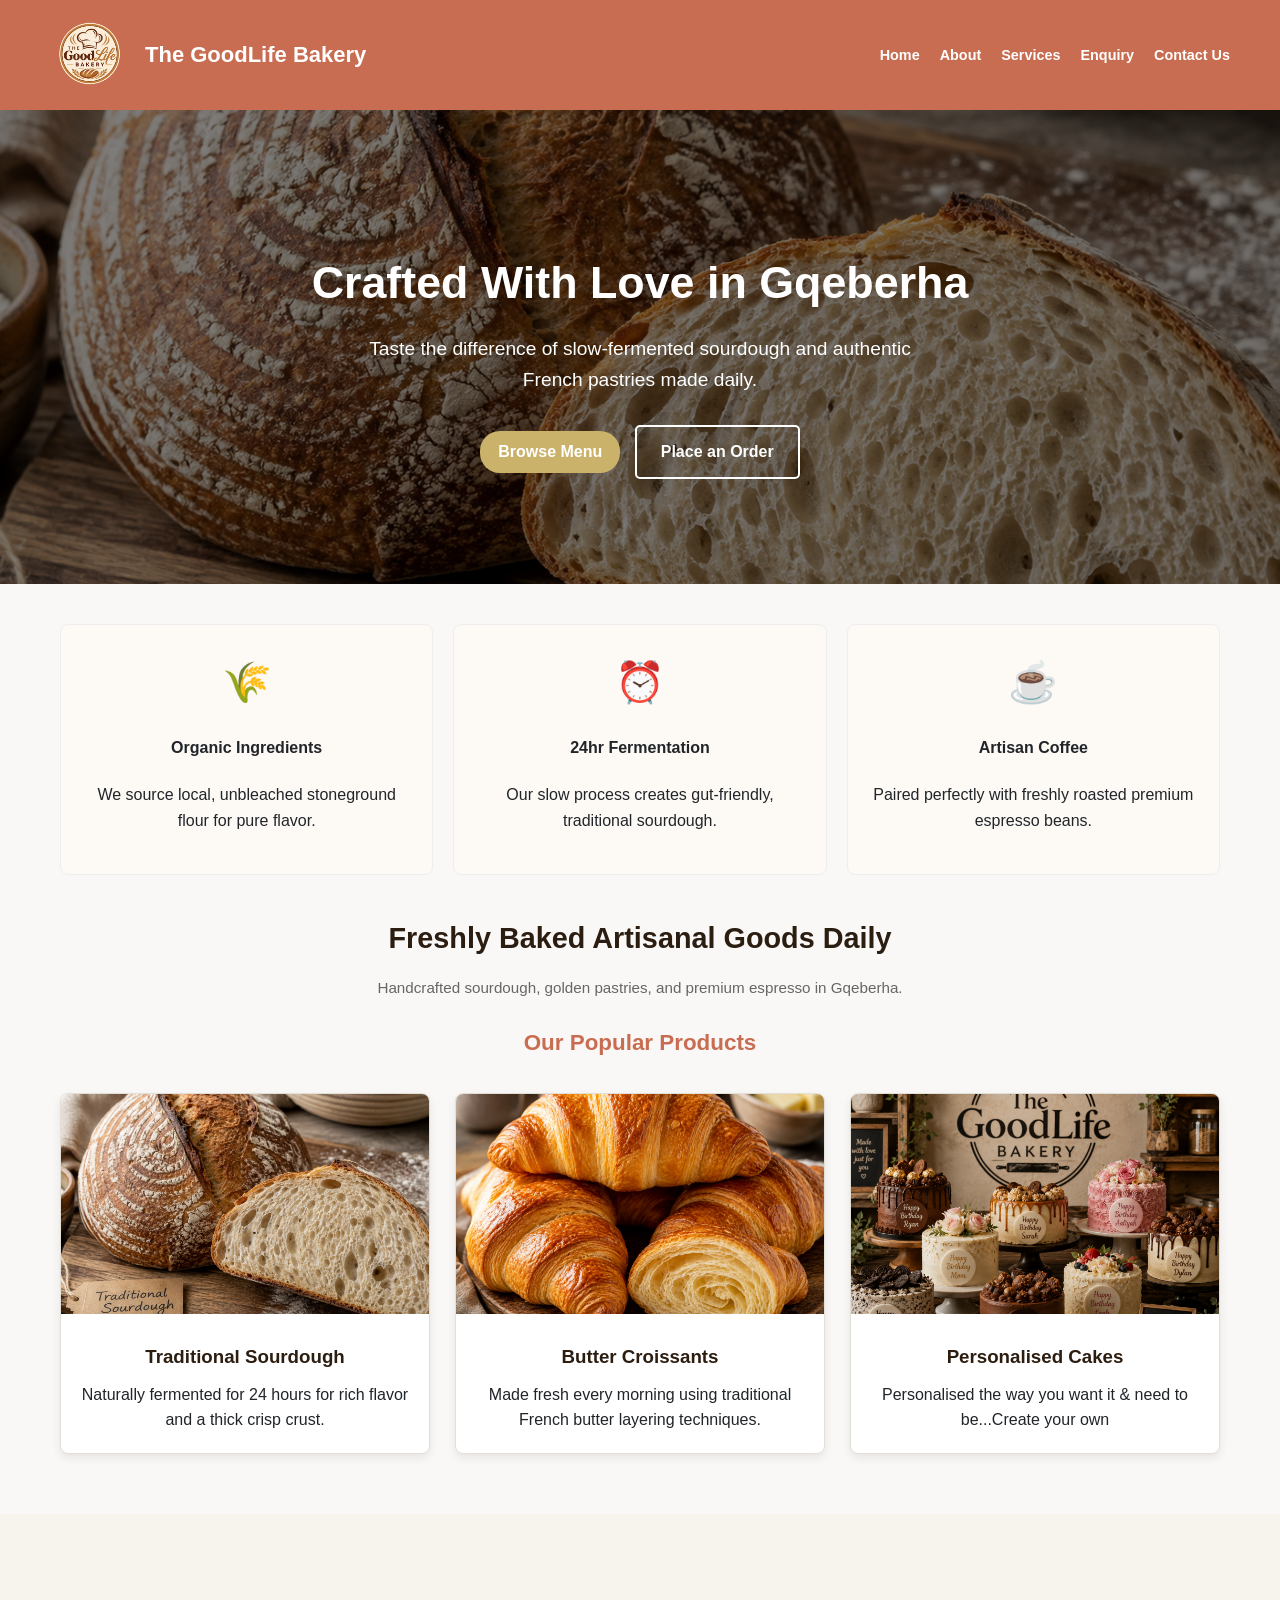
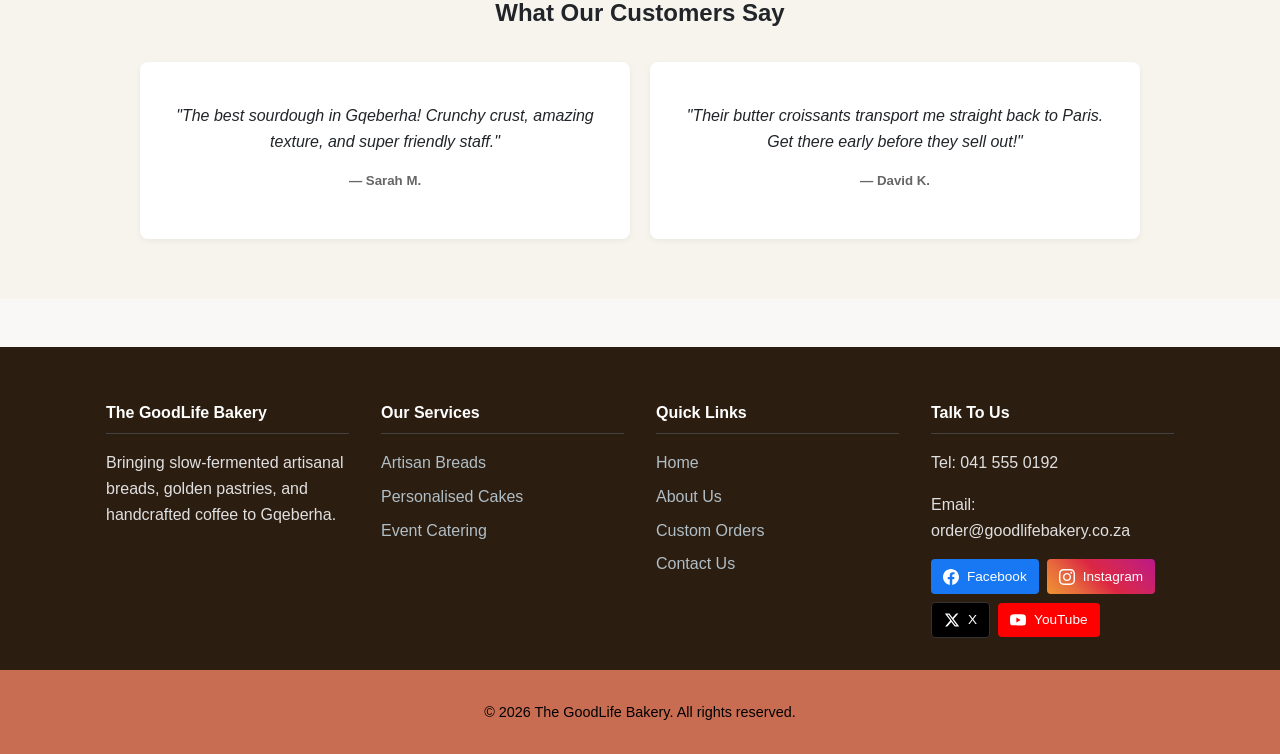
==== index.html @ 07fdf5b5 "first commit" ====
<!DOCTYPE html>
<html lang="en">
<head>
    <meta charset="UTF-8">
    <meta name="viewport" content="width=device-width, initial-scale=1.0">
    <link rel="stylesheet" href="./css/style.css">
    <title>The GoodLife Bakery | Home</title>
</head>
<body>
    <header class="site-header">
        <div class="logo">
            <img src="images/logo 1.png" alt="The GoodLife Bakery Logo" class="logo-img">
            <h2>The GoodLife Bakery</h2>
        </div>
        <nav class="navbar">
            <ul>
                <li><a href="./index.html">Home</a></li>
                <li><a href="./pages/about.html">About</a></li>
                <li><a href="./pages/services.html">Services</a></li>
                <li><a href="./pages/enquiry.html">Enquiry</a></li>
                <li><a href="./pages/contactus.html">Contact Us</a></li>
            </ul>
        </nav>
    </header>

    <main>
        <!-- NEW: Hero Banner -->
        <section class="hero-section">
            <div class="hero-content">
                <h1>Crafted With Love in Gqeberha</h1>
                <p>Taste the difference of slow-fermented sourdough and authentic French pastries made daily.</p>
                <div class="hero-buttons">
                    <a href="./pages/services.html" class="btn btn-primary">Browse Menu</a>
                    <a href="./pages/enquiry.html" class="btn btn-secondary">Place an Order</a>
                </div>
            </div>
        </section>

        <!-- NEW: Value Highlights Bar -->
        <section class="features-section">
            <div class="feature-item">
                <span class="feature-icon">🌾</span>
                <h4>Organic Ingredients</h4>
                <p>We source local, unbleached stoneground flour for pure flavor.</p>
            </div>
            <div class="feature-item">
                <span class="feature-icon">⏰</span>
                <h4>24hr Fermentation</h4>
                <p>Our slow process creates gut-friendly, traditional sourdough.</p>
            </div>
            <div class="feature-item">
                <span class="feature-icon">☕</span>
                <h4>Artisan Coffee</h4>
                <p>Paired perfectly with freshly roasted premium espresso beans.</p>
            </div>
        </section>

        <!-- Expanded Featured Products Grid -->
        <section class="featured-products-section">
            <div class="featured-header">
                <h2>Freshly Baked Artisanal Goods Daily</h2>
                <p>Handcrafted sourdough, golden pastries, and premium espresso in Gqeberha.</p>
                <h3>Our Popular Products</h3>
            </div>

            <div class="product-section">
                <div class="product-card">
                    <img src="images/Traditional Sourdough.png" alt="Traditional Sourdough">
                    <div class="product-info">
                        <h3>Traditional Sourdough</h3>
                        <p>Naturally fermented for 24 hours for rich flavor and a thick crisp crust.</p>
                    </div>
                </div>

                <div class="product-card">
                    <img src="images/Butter Croissants.png" alt="Butter Croissants">
                    <div class="product-info">
                        <h3>Butter Croissants</h3>
                        <p>Made fresh every morning using traditional French butter layering techniques.</p>
                    </div>
                </div>
                
                <div class="product-card">
                    <img src="images/Personalised Cakes.png" alt="Personalised Cakes">
                    <dic class="product-info">
                        <h3>Personalised Cakes</h3>
                        <p>Personalised the way you want it & need to be...Create your own</p>
                    </dic>
                </div>


               
            </div>
        </section>

        <!-- NEW: Testimonials Section -->
        <section class="testimonials-section">
            <h2>What Our Customers Say</h2>
            <div class="testimonials-grid">
                <div class="testimonial-card">
                    <p>"The best sourdough in Gqeberha! Crunchy crust, amazing texture, and super friendly staff."</p>
                    <h5>— Sarah M.</h5>
                </div>
                <div class="testimonial-card">
                    <p>"Their butter croissants transport me straight back to Paris. Get there early before they sell out!"</p>
                    <h5>— David K.</h5>
                </div>
            </div>
        </section>
    </main>

    <!-- FOOTER: 4 COLUMNS REQUIRED BY ICE TASK 4 -->
    <footer class="site-footer">
        <div class="footer-container">
            <div class="footer-col">
                <h4>The GoodLife Bakery</h4>
                <p>Bringing slow-fermented artisanal breads, golden pastries, and handcrafted coffee to Gqeberha.</p>
            </div>

            <div class="footer-col">
                <h4>Our Services</h4>
                <ul>
                    <li><a href="./pages/services.html">Artisan Breads</a></li>
                    <li><a href="./pages/services.html">Personalised Cakes</a></li>
                    <li><a href="./pages/enquiry.html">Event Catering</a></li>
                </ul>
            </div>

            <div class="footer-col">
                <h4>Quick Links</h4>
                <ul>
                    <li><a href="./index.html">Home</a></li>
                    <li><a href="./pages/about.html">About Us</a></li>
                    <li><a href="./pages/enquiry.html">Custom Orders</a></li>
                    <li><a href="./pages/contactus.html">Contact Us</a></li>
                </ul>
            </div>

            <div class="footer-col">
                <h4>Talk To Us</h4>
                <p>Tel: 041 555 0192</p>
                <p>Email: order@goodlifebakery.co.za</p>
                <div class="social-links">
                    <a href="https://facebook.com" target="_blank">Facebook</a>
                    <a href="https://instagram.com" target="_blank">Instagram</a>
                    <a href="https://x.com" target="_blank">X</a>
                    <a href="https://youtube.com" target="_blank">YouTube</a>
                </div>
            </div>
        </div>
        <div class="footer-bottom">
            <p>&copy; 2026 The GoodLife Bakery. All rights reserved.</p>
        </div>
    </footer>
</body>
</html>
---- css/style.css ----
/* 1. VARIABLES, RESETS & BASE STYLES */

:root {
    --primary: #c86d51;       /* Main brand accent color */
    --primary-dark: #2c1d11;  /* Dark background color */
    --accent: #faf6f0;        /* Light highlight color */
    --background: #f9f8f6;    /* Page background color */
    --surface: #ffffff;       /* Card background color */
    --text: #212529;          /* Default text color */
    --border: #e2dfd7;        /* Border color */
}

* {
    box-sizing: border-box;
}

body {
    margin: 0;
    background-color: var(--background);
    color: var(--text);
    font-family: Arial, Helvetica, sans-serif;
    font-size: 16px;
    line-height: 1.6;
}

.container {
    width: min(90%, 1200px);
    margin-inline: auto;
}

a {
    text-decoration: none;
    transition: 0.25s ease;
}

/* Base Buttons */
.btn {
    display: inline-block;
    padding: 12px 24px;
    border-radius: 5px;
    text-decoration: none;
    font-weight: bold;
    margin: 5px;
}

.btn-primary {
    background-color: #cbb26a;
    color: #ffffff !important;
    padding: 8px 18px;
    border-radius: 20px;
}

/* Light border button for dark backgrounds */
.btn-secondary {
    background-color: transparent;
    border: 2px solid #ffffff;
    color: #ffffff;
}

/* Dark border button for light backgrounds/forms */
.btn-secondary-alt {
    background-color: transparent;
    color: #666666;
    border: 1px solid #cccccc;
    padding: 10px;
    border-radius: 3px;
    font-size: 0.9rem;
    cursor: pointer;
    transition: background-color 0.2s ease;
}

.btn-secondary-alt:hover {
    background-color: #eeeeee;
}


/* 2. HEADER & NAVIGATION */

.site-header {
    background-color: #c86d51;
    display: flex;
    justify-content: space-between;
    align-items: center;
    padding: 15px 50px;
    box-shadow: 0 2px 4px rgba(0, 0, 0, 0.05);
}

.logo {
    display: flex;
    align-items: center;
    gap: 15px;
}

.logo-img {
    width: 80px;
    height: 80px;
    object-fit: contain;
    display: block;
}

.logo h2 {
    color: #ffffff;
    font-weight: bold;
    font-size: 22px;
    margin: 0;
}

.navbar ul {
    display: flex;
    list-style: none;
    align-items: center;
    gap: 20px;
    margin: 0;
    padding: 0;
}

.navbar a {
    text-decoration: none;
    color: hsl(0, 0%, 100%);
    font-size: 0.9rem;
    font-weight: 600;
}


/* 3. HERO BANNERS & PAGE HEADERS */

.hero-banner {
    background-color: #2c1d11;
    color: #ffffff;
    text-align: center;
    padding: 50px 20px;
}

.hero-banner h1 {
    font-size: 2.2rem;
    margin-bottom: 10px;
}

.hero-banner p {
    font-size: 0.95rem;
    margin-bottom: 20px;
    color: #d0e1f9;
}

.btn-hero {
    display: inline-block;
    border: 1.5px solid #ffffff;
    color: #ffffff;
    text-decoration: none;
    padding: 8px 22px;
    border-radius: 20px;
    font-size: 0.85rem;
    font-weight: bold;
}

.hero-section {
    background: linear-gradient(rgba(0, 0, 0, 0.5), rgba(0, 0, 0, 0.5)), url('../images/Traditional\ Sourdough.png') center/cover no-repeat;
    color: #ffffff;
    text-align: center;
    padding: 100px 20px;
}

.hero-content h1 {
    font-size: 2.8rem;
    margin-bottom: 15px;
}

.hero-content p {
    font-size: 1.2rem;
    max-width: 600px;
    margin: 0 auto 25px auto;
}

.page-header {
    padding: 4rem 0;
    background-color: var(--primary-dark);
    color: #ffffff;
    text-align: center;
}

.eyebrow {
    margin-bottom: 0.5rem;
    color: var(--accent);
    font-weight: bold;
    text-transform: uppercase;
}

.page-header h1 {
    margin: 0 0 1rem;
    font-size: clamp(2rem, 5vw, 3.25rem);
}

.page-introduction {
    max-width: 700px;
    margin: 0 auto;
}


/* 4. LAYOUT, SECTIONS & ABOUT */

.main-content {
    max-width: 1100px;
    margin: 40px auto;
    padding: 0 15px;
}

.container-grid {
    display: flex;
    gap: 30px;
    flex-wrap: wrap;
}

.col-left {
    flex: 1.2;
    min-width: 320px;
}

.col-right {
    flex: 1;
    min-width: 320px;
}

.tel-heading {
    color: #555555;
    font-size: 1.4rem;
    margin-bottom: 15px;
}

.about-section {
    text-align: center;
}

.about-container {
    max-width: 800px;
    margin: 0 auto;
    text-align: center;
}

.about-container h2,
.about-container h3,
.about-container h4 {
    text-align: center;
}

.address-section h3 {
    font-size: 1.1rem;
    margin-bottom: 5px;
    color: #222222;
}

.address-text {
    font-size: 0.9rem;
    color: #666666;
    margin-bottom: 15px;
}

.map-box {
    border: 1px solid #dddddd;
    border-radius: 4px;
    overflow: hidden;
}


/* 5. CARDS, SERVICES & FEATURED PRODUCTS */

.info-cards-row {
    display: flex;
    gap: 15px;
    margin-bottom: 25px;
}

.info-card {
    flex: 1;
    background: #ffffff;
    border: 1px solid #e2e8f0;
    border-radius: 4px;
    padding: 15px;
    font-size: 0.85rem;
    box-shadow: 0 1px 3px rgba(0, 0, 0, 0.05);
}

.info-card h4 {
    margin-bottom: 10px;
    font-size: 0.9rem;
    color: #333333;
}

.info-card hr {
    margin: 10px 0;
    border: 0;
    border-top: 1px solid #eeeeee;
}

.phone-link {
    color: #cbb26a;
    font-weight: bold;
    margin-top: 4px;
}

.hours-table {
    width: 100%;
    font-size: 0.8rem;
    border-collapse: collapse;
}

.hours-table td {
    padding: 4px 0;
}

.services-section {
    padding: 4rem 0;
}

.section-heading {
    margin: 0 0 2rem;
    color: var(--primary);
    text-align: center;
}

.services-grid {
    display: grid;
    grid-template-columns: repeat(3, 1fr);
    gap: 1.5rem;
}

.service-card {
    overflow: hidden;
    background-color: var(--surface);
    border: 1px solid var(--border);
    border-radius: 10px;
    box-shadow: 0 5px 15px rgba(0, 0, 0, 0.12);
    transition: transform 0.25s ease;
}

.service-card:hover {
    transform: translateY(-5px);
}

.service-image {
    display: block;
    width: 100%;
    height: 180px;
    object-fit: cover;
}

.service-content {
    padding: 1.25rem;
}

.service-content h3 {
    margin: 0 0 0.5rem;
    color: var(--primary);
}

.service-content p {
    margin-bottom: 0;
}

.featured-header {
    max-width: 550px;
    margin: 0 auto 2rem;
    text-align: center;
}

.featured-header h2 {
    font-size: 1.8rem;
    color: var(--primary-dark, #2c1d11);
    margin-bottom: 0.5rem;
}

.featured-header p {
    color: #666666;
    font-size: 0.95rem;
    margin-bottom: 1.5rem;
}

.featured-header h3 {
    font-size: 1.4rem;
    color: var(--primary, #c86d51);
    margin-top: 1rem;
}

.featured-products-section {
    max-width: 1200px;
    margin: 40px auto;
    padding: 0 20px;
}

/* Consolidated Responsive Product Grid */
.product-section {
    display: grid;
    grid-template-columns: repeat(auto-fit, minmax(280px, 1fr));
    gap: 25px;
    max-width: 1200px;
    margin: 0 auto;
}

.product-card {
    background-color: #ffffff;
    border: 1px solid var(--border, #e2dfd7);
    border-radius: 8px;
    overflow: hidden;
    box-shadow: 0 4px 10px rgba(0, 0, 0, 0.08);
    display: flex;
    flex-direction: column;
    text-align: center;
}

.product-card img {
    width: 100%;
    height: 220px;
    object-fit: cover;
}

.product-info {
    padding: 20px;
}

.product-card h3 {
    margin-top: 0.5rem;
    margin-bottom: 10px;
    color: var(--primary-dark, #2c1d11);
}

.product-card p {
    margin: 0;
    color: var(--text, #212529);
}

.price {
    display: block;
    font-weight: bold;
    color: #d97706;
    font-size: 1.1rem;
    margin-top: 10px;
}

.features-section {
    display: grid;
    grid-template-columns: repeat(auto-fit, minmax(250px, 1fr));
    gap: 20px;
    max-width: 1200px;
    margin: 40px auto;
    padding: 0 20px;
    text-align: center;
}

.feature-item {
    background: #fdfaf6;
    padding: 25px;
    border-radius: 8px;
    border: 1px solid #eeeeee;
}

.feature-icon {
    font-size: 2.5rem;
    display: block;
    margin-bottom: 10px;
}

.testimonials-section {
    background-color: #f7f3ed;
    text-align: center;
    padding: 60px 20px;
    margin-top: 60px;
}

.testimonials-grid {
    display: grid;
    grid-template-columns: repeat(auto-fit, minmax(300px, 1fr));
    gap: 20px;
    max-width: 1000px;
    margin: 30px auto 0 auto;
}

.testimonial-card {
    background: #ffffff;
    padding: 25px;
    border-radius: 8px;
    font-style: italic;
    box-shadow: 0 2px 6px rgba(0, 0, 0, 0.05);
}

.testimonial-card h5 {
    margin-top: 15px;
    font-style: normal;
    color: #666666;
}


/* 6. FORMS */

.form-card {
    background: #ffffff;
    border: 1px solid #e2e8f0;
    border-radius: 4px;
    padding: 25px;
    box-shadow: 0 1px 3px rgba(0, 0, 0, 0.05);
}

.form-card h3 {
    margin-bottom: 20px;
    font-size: 1.2rem;
    color: #222222;
}

.form-group {
    margin-bottom: 12px;
}

.form-group label {
    display: block;
    font-size: 0.85rem;
    font-weight: 600;
    margin-bottom: 5px;
    color: #333333;
}

.form-group input, 
.form-group select, 
.form-group textarea {
    width: 100%;
    padding: 10px 12px;
    border: 1px solid #cccccc;
    border-radius: 3px;
    font-size: 0.85rem;
    color: #444444;
    background-color: #fafafa;
}

.form-group input:focus, 
.form-group select:focus, 
.form-group textarea:focus {
    outline: none;
    border-color: #002b66;
    background-color: #ffffff;
}

.btn-submit-form {
    width: 100%;
    background-color: #c86d51;
    color: #ffffff;
    border: none;
    padding: 10px;
    border-radius: 3px;
    font-size: 0.9rem;
    cursor: pointer;
}

.btn-submit-form:hover {
    background-color: #001f4d;
}

.form-container {
    max-width: 650px;
    margin: 3rem auto;
    padding: 0 1rem;
}

.form-intro {
    font-size: 0.9rem;
    color: #666666;
    margin-bottom: 1.5rem;
}

.button-group {
    display: flex;
    gap: 10px;
    margin-top: 15px;
}


/* 7. FOOTER & SOCIAL LINKS */

.site-footer {
    background-color: #2c1d11;
    color: #e0e0e0;
    padding-top: 2rem;
    margin-top: 3rem;
}

.footer-container {
    display: flex;
    flex-wrap: wrap;
    max-width: 1100px;
    margin: 0 auto;
    padding: 0 1rem 2rem 1rem;
    gap: 2rem;
}

.footer-col {
    flex: 1;
    min-width: 220px;
}

.footer-col h4 {
    color: #ffffff;
    margin-bottom: 1rem;
    border-bottom: 1px solid #424242;
    padding-bottom: 0.5rem;
}

.footer-col ul {
    list-style: none;
    padding: 0;
    margin: 0;
}

.footer-col ul li {
    margin-bottom: 0.5rem;
}

.footer-col a {
    color: #b0bec5;
    text-decoration: none;
}

.footer-col a:hover {
    color: #ffffff;
    text-decoration: underline;
}

.social-links {
    display: flex;
    gap: 0.5rem;
    margin-top: 0.8rem;
    flex-wrap: wrap;
    align-items: center;
}

.social-links a {
    display: inline-flex;
    align-items: center;
    gap: 8px;
    color: #ffffff;
    padding: 0.4rem 0.75rem;
    border-radius: 4px;
    font-size: 0.85rem;
    text-decoration: none;
    font-weight: 500;
    transition: transform 0.2s ease, opacity 0.2s ease;
}

.social-links a:hover {
    text-decoration: none;
    opacity: 0.9;
    transform: translateY(-1px);
}

.social-links a::before {
    content: "";
    display: inline-block;
    width: 16px;
    height: 16px;
    background-size: contain;
    background-repeat: no-repeat;
    background-position: center;
}

.social-links a[href*="facebook.com"] {
    background-color: #1877f2;
}
.social-links a[href*="facebook.com"]::before {
    background-image: url('data:image/svg+xml;utf8,<svg xmlns="http://www.w3.org/2000/svg" viewBox="0 0 24 24" fill="%23ffffff"><path d="M24 12.073c0-6.627-5.373-12-12-12s-12 5.373-12 12c0 5.99 4.388 10.954 10.125 11.854v-8.385H7.078v-3.47h3.047V9.43c0-3.007 1.792-4.669 4.533-4.669 1.312 0 2.686.235 2.686.235v2.953H15.83c-1.491 0-1.956.925-1.956 1.874v2.25h3.328l-.532 3.47h-2.796v8.385C19.612 23.027 24 18.062 24 12.073z"/></svg>');
}

.social-links a[href*="instagram.com"] {
    background: linear-gradient(45deg, #f09433 0%, #e6683c 25%, #dc2743 50%, #cc2366 75%, #bc1888 100%);
}
.social-links a[href*="instagram.com"]::before {
    background-image: url('data:image/svg+xml;utf8,<svg xmlns="http://www.w3.org/2000/svg" viewBox="0 0 24 24" fill="%23ffffff"><path d="M12 2.163c3.204 0 3.584.012 4.85.07 3.252.148 4.771 1.691 4.919 4.919.058 1.265.069 1.645.069 4.849 0 3.205-.012 3.584-.069 4.849-.149 3.225-1.664 4.771-4.919 4.919-1.266.058-1.644.07-4.85.07-3.204 0-3.584-.012-4.849-.07-3.26-.149-4.771-1.699-4.919-4.92-.058-1.265-.07-1.644-.07-4.849 0-3.204.013-3.583.07-4.849.149-3.227 1.664-4.771 4.919-4.919 1.266-.057 1.645-.069 4.849-.069zm0-2.163c-3.259 0-3.667.014-4.947.072-4.358.2-6.78 2.618-6.98 6.98-.059 1.281-.073 1.689-.073 4.948 0 3.259.014 3.668.072 4.948.2 4.358 2.618 6.78 6.98 6.98 1.281.058 1.689.072 4.948.072 3.259 0 3.668-.014 4.948-.072 4.354-.2 6.782-2.618 6.979-6.98.059-1.28.073-1.689.073-4.948 0-3.259-.014-3.667-.072-4.947-.196-4.354-2.617-6.78-6.979-6.98-1.281-.059-1.69-.073-4.949-.073zm0 5.838c-3.403 0-6.162 2.759-6.162 6.162s2.759 6.163 6.162 6.163 6.162-2.759 6.162-6.163c0-3.403-2.759-6.162-6.162-6.162zm0 10.162c-2.209 0-4-1.79-4-4 0-2.209 1.791-4 4-4s4 1.791 4 4c0 2.21-1.791 4-4 4zm6.406-11.845c-.796 0-1.441.645-1.441 1.44s.645 1.44 1.441 1.44c.795 0 1.439-.645 1.439-1.44s-.644-1.44-1.439-1.44z"/></svg>');
}

.social-links a[href*="x.com"],
.social-links a[href*="twitter.com"] {
    background-color: #000000;
    border: 1px solid #333333;
}
.social-links a[href*="x.com"]::before,
.social-links a[href*="twitter.com"]::before {
    background-image: url('data:image/svg+xml;utf8,<svg xmlns="http://www.w3.org/2000/svg" viewBox="0 0 24 24" fill="%23ffffff"><path d="M18.244 2.25h3.308l-7.227 8.26 8.502 11.24H16.17l-5.214-6.817L4.99 21.75H1.68l7.73-8.835L1.254 2.25H8.08l4.713 6.231zm-1.161 17.52h1.833L7.084 4.126H5.117z"/></svg>');
}

.social-links a[href*="youtube.com"] {
    background-color: #ff0000;
}
.social-links a[href*="youtube.com"]::before {
    background-image: url('data:image/svg+xml;utf8,<svg xmlns="http://www.w3.org/2000/svg" viewBox="0 0 24 24" fill="%23ffffff"><path d="M23.498 6.186a3.016 3.016 0 0 0-2.122-2.136C19.505 3.545 12 3.545 12 3.545s-7.505 0-9.377.505A3.017 3.017 0 0 0 .502 6.186C0 8.07 0 12 0 12s0 3.93.502 5.814a3.016 3.016 0 0 0 2.122 2.136c1.871.505 9.376.505 9.376.505s7.505 0 9.377-.505a3.015 3.015 0 0 0 2.122-2.136C24 15.93 24 12 24 12s0-3.93-.502-5.814zM9.545 15.568V8.432L15.818 12l-6.273 3.568z"/></svg>');
}

.footer-bottom {
    background-color: #c86d51;
    text-align: center;
    padding: 1rem;
    font-size: 0.9rem;
    color: #000000;
}


/* ==========================================
   8. MEDIA QUERIES
   ========================================== */

/* Tablet layout adjustments */
@media (max-width: 900px) {
    .site-header {
        flex-direction: column;
        padding: 1rem 0;
    }

    .navbar ul {
        justify-content: center;
        flex-wrap: wrap;
    }

    .services-grid {
        grid-template-columns: repeat(2, 1fr);
    }
}

/* Mobile product cards */
@media (max-width: 768px) {
    .product-section {
        grid-template-columns: 1fr;
    }
}

/* Mobile navigation & grid stacking */
@media (max-width: 600px) {
    .navbar ul {
        width: 100%;
        flex-direction: column;
    }

    .navbar a {
        width: 100%;
        text-align: center;
    }

    .services-grid {
        grid-template-columns: 1fr;
    }
}
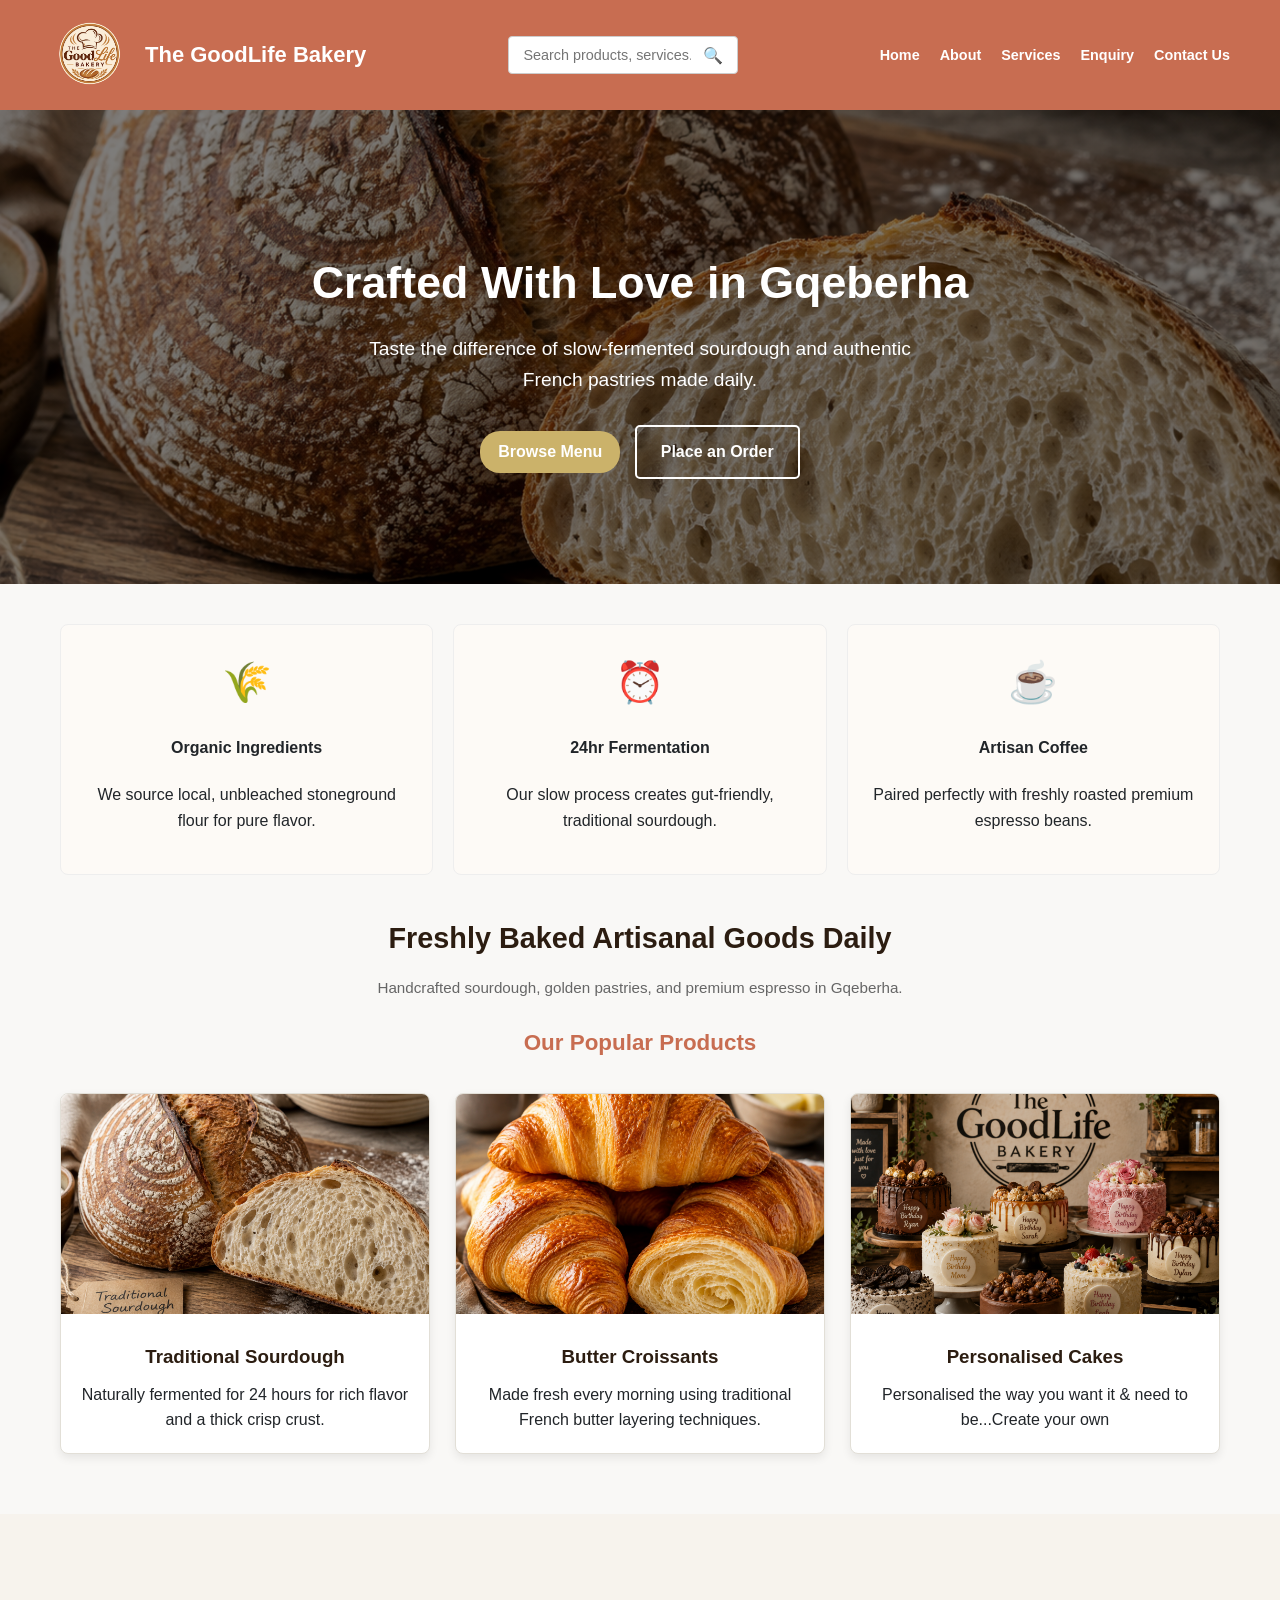
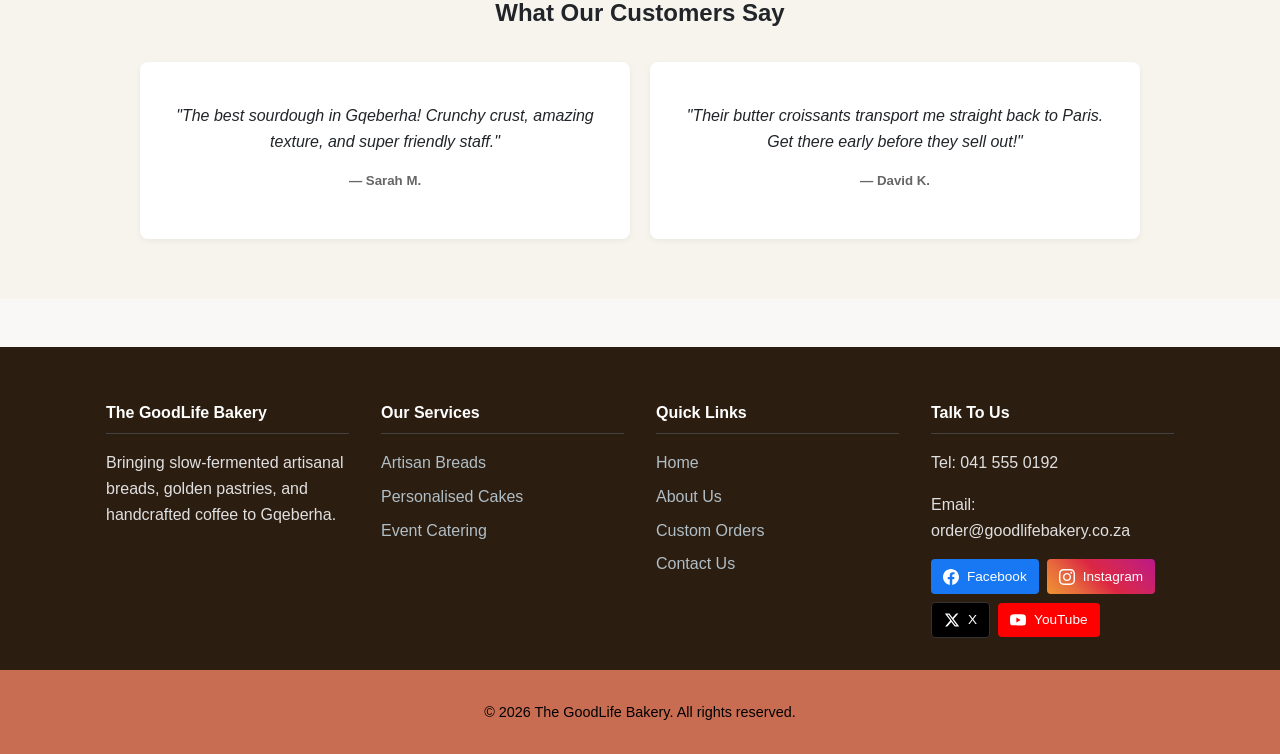
==== commit b5b2c909: "email update" ====
--- a/index.html
+++ b/index.html
@@ -4,6 +4,10 @@
     <meta charset="UTF-8">
     <meta name="viewport" content="width=device-width, initial-scale=1.0">
     <link rel="stylesheet" href="./css/style.css">
+    <script src="./javascript/lightbox.js" defer></script>
+    <script src="./javascript/main.js" defer></script>
+    <script src="./javascript/search.js" defer></script>
+    <script src="./javascript/validation.js" defer></script>
     <title>The GoodLife Bakery | Home</title>
 </head>
 <body>
@@ -12,6 +16,13 @@
             <img src="images/logo 1.png" alt="The GoodLife Bakery Logo" class="logo-img">
             <h2>The GoodLife Bakery</h2>
         </div>
+        
+    
+        <div class="search-container">
+            <input type="text" id="site-search" placeholder="Search products, services..." aria-label="Search site">
+            <button id="search-btn" type="button">🔍</button>
+        </div>
+
         <nav class="navbar">
             <ul>
                 <li><a href="./index.html">Home</a></li>
@@ -24,7 +35,7 @@
     </header>
 
     <main>
-        <!-- NEW: Hero Banner -->
+        <!-- Hero Banner -->
         <section class="hero-section">
             <div class="hero-content">
                 <h1>Crafted With Love in Gqeberha</h1>
@@ -36,7 +47,7 @@
             </div>
         </section>
 
-        <!-- NEW: Value Highlights Bar -->
+        <!-- Value Highlights Bar -->
         <section class="features-section">
             <div class="feature-item">
                 <span class="feature-icon">🌾</span>
@@ -82,18 +93,15 @@
                 
                 <div class="product-card">
                     <img src="images/Personalised Cakes.png" alt="Personalised Cakes">
-                    <dic class="product-info">
+                    <div class="product-info">
                         <h3>Personalised Cakes</h3>
                         <p>Personalised the way you want it & need to be...Create your own</p>
-                    </dic>
+                    </div>
                 </div>
-
-
-               
             </div>
         </section>
 
-        <!-- NEW: Testimonials Section -->
+        <!-- Testimonials Section -->
         <section class="testimonials-section">
             <h2>What Our Customers Say</h2>
             <div class="testimonials-grid">
@@ -109,7 +117,7 @@
         </section>
     </main>
 
-    <!-- FOOTER: 4 COLUMNS REQUIRED BY ICE TASK 4 -->
+    <!-- FOOTER -->
     <footer class="site-footer">
         <div class="footer-container">
             <div class="footer-col">
--- a/css/style.css
+++ b/css/style.css
@@ -740,4 +740,131 @@
     .services-grid {
         grid-template-columns: 1fr;
     }
+}
+
+/* Hide error messages by default */
+.error-message {
+    display: none;
+    color: #e74c3c;
+    font-size: 0.85rem;
+    margin-top: 5px;
+}
+
+/* Display error messages when .visible class is added */
+.error-message.visible {
+    display: block;
+}
+
+/* Form Status Message Styling */
+#formStatus {
+    display: none;
+    padding: 10px;
+    margin-bottom: 15px;
+    background-color: #2ecc71;
+    color: white;
+    text-align: center;
+    border-radius: 4px;
+}
+
+#formStatus.success {
+    display: block;
+}
+
+
+/* Error prompt message styling */
+.error-message {
+    display: none;
+    color: #e74c3c;
+    font-size: 0.82rem;
+    margin-top: 4px;
+    text-align: left;
+}
+
+/* Make error visible */
+.error-message.visible {
+    display: block;
+}
+.search-container {
+    position: relative;
+    display: flex;
+    align-items: center;
+    background: #fff;
+    border: 1px solid #ccc;
+    border-radius: 4px;
+    padding: 0.2rem 0.5rem;
+}
+
+.search-container input {
+    border: none;
+    outline: none;
+    padding: 0.4rem;
+    font-size: 0.9rem;
+    width: 180px;
+}
+
+.search-container button {
+    background: none;
+    border: none;
+    cursor: pointer;
+    font-size: 1rem;
+}
+
+/* Dropdown Results Box */
+.search-dropdown {
+    display: none;
+    position: absolute;
+    top: calc(100% + 5px);
+    left: 0;
+    right: 0;
+    background: #ffffff;
+    border: 1px solid #ddd;
+    border-radius: 4px;
+    box-shadow: 0 4px 12px rgba(0,0,0,0.15);
+    z-index: 1000;
+    max-height: 280px;
+    overflow-y: auto;
+}
+
+.search-result-item {
+    display: block;
+    padding: 0.6rem 0.8rem;
+    border-bottom: 1px solid #f1f1f1;
+    text-decoration: none;
+    color: #333;
+    transition: background 0.2s;
+}
+
+.search-result-item:hover {
+    background: #f9f9f9;
+}
+
+.search-category {
+    font-size: 0.7rem;
+    text-transform: uppercase;
+    background: #e28743;
+    color: #fff;
+    padding: 1px 5px;
+    border-radius: 3px;
+    margin-right: 5px;
+}
+
+.search-result-item strong {
+    font-size: 0.9rem;
+    color: #222;
+}
+
+.search-result-item p {
+    font-size: 0.75rem;
+    color: #666;
+    margin: 2px 0 0 0;
+    white-space: nowrap;
+    overflow: hidden;
+    text-overflow: ellipsis;
+}
+
+.search-no-results {
+    padding: 0.8rem;
+    font-size: 0.85rem;
+    color: #777;
+    text-align: center;
 }
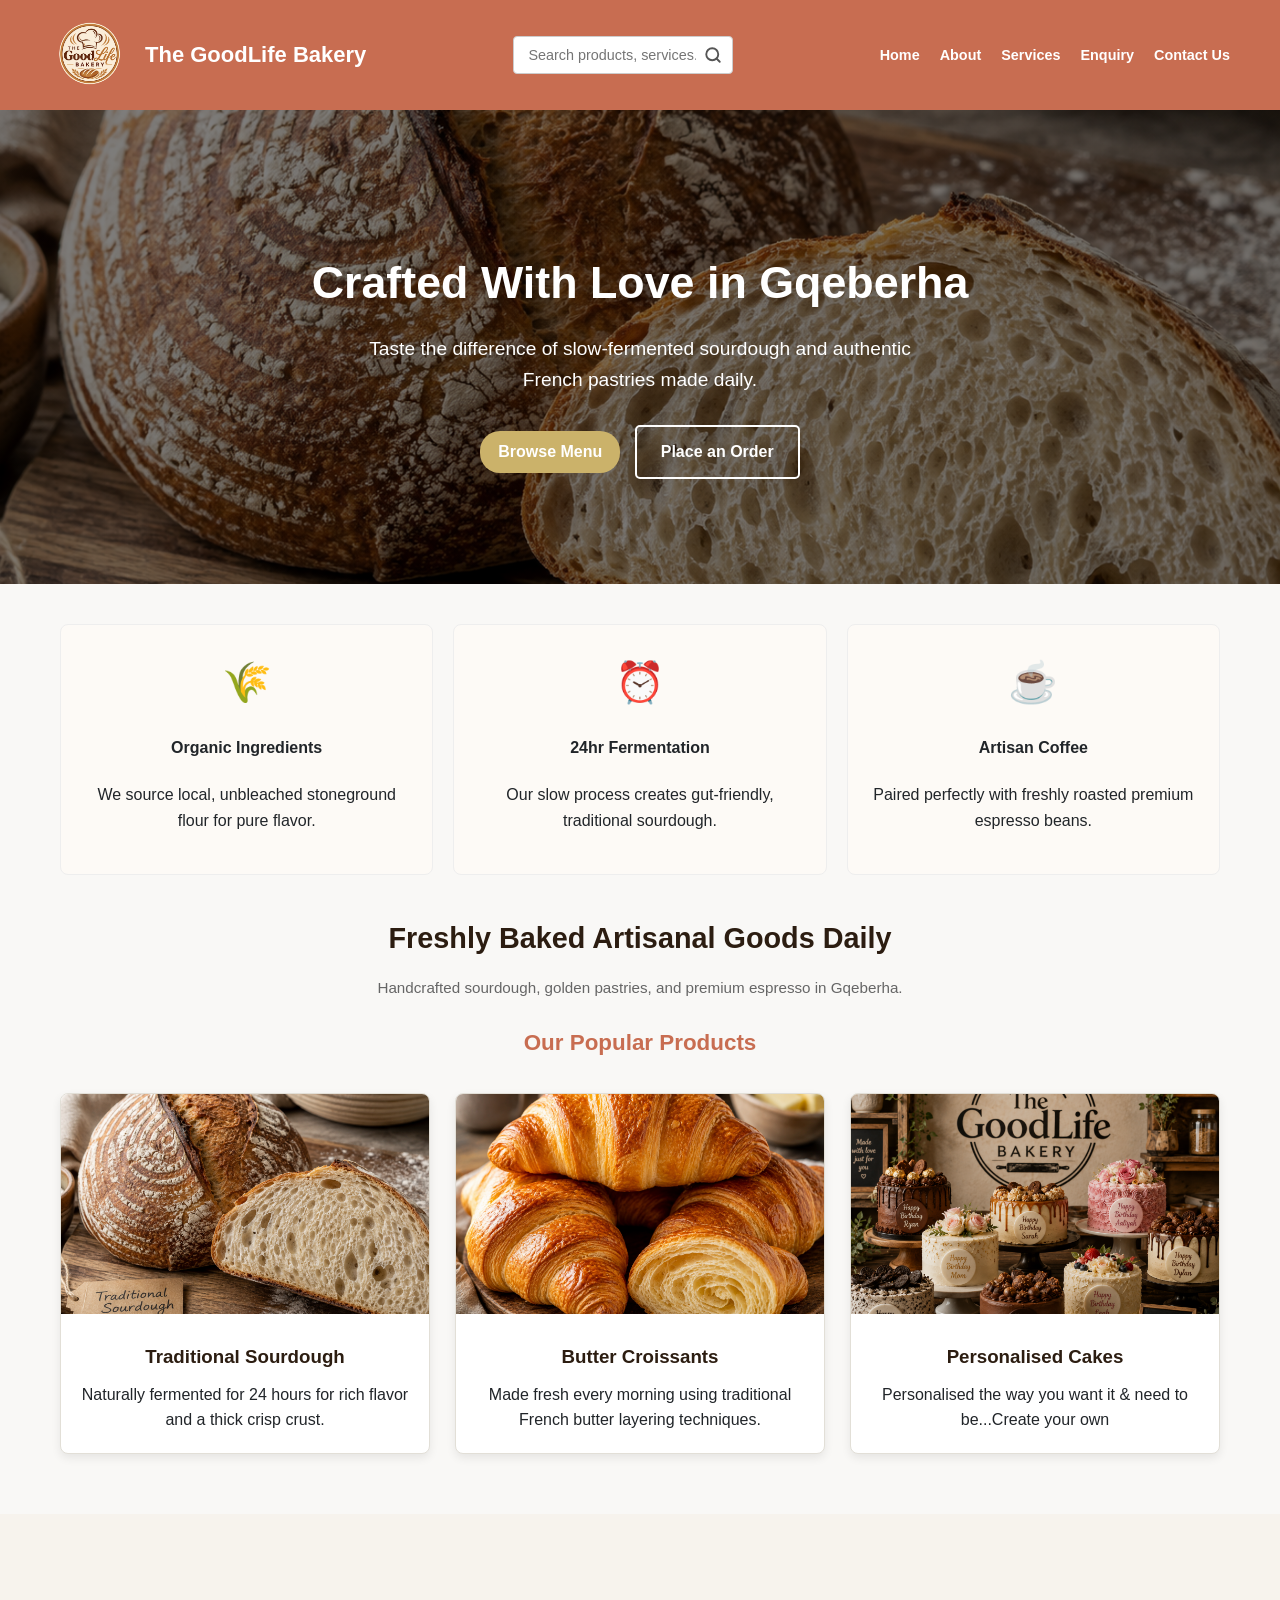
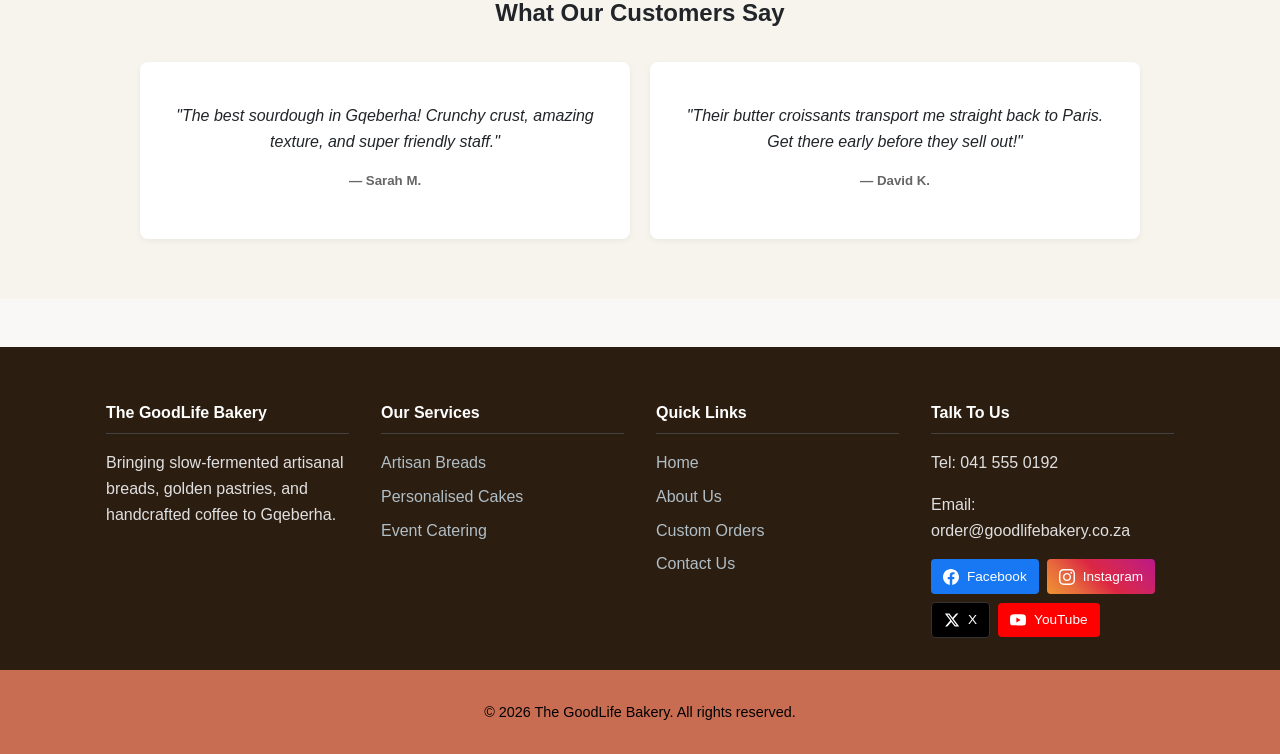
==== commit 1548772f: "Search Update Icon" ====
--- a/index.html
+++ b/index.html
@@ -19,9 +19,14 @@
         
     
         <div class="search-container">
-            <input type="text" id="site-search" placeholder="Search products, services..." aria-label="Search site">
-            <button id="search-btn" type="button">🔍</button>
-        </div>
+    <input type="text" id="site-search" placeholder="Search products, services..." aria-label="Search site">
+    <button id="search-btn" type="button" aria-label="Submit Search">
+        <svg class="search-icon" xmlns="http://www.w3.org/2000/svg" viewBox="0 0 24 24" fill="none" stroke="currentColor" stroke-width="2.5" stroke-linecap="round" stroke-linejoin="round">
+            <circle cx="11" cy="11" r="8"></circle>
+            <line x1="21" y1="21" x2="16.65" y2="16.65"></line>
+        </svg>
+    </button>
+</div>
 
         <nav class="navbar">
             <ul>
--- a/css/style.css
+++ b/css/style.css
@@ -867,4 +867,45 @@
     font-size: 0.85rem;
     color: #777;
     text-align: center;
+}
+
+.search-container {
+    position: relative;
+    display: flex;
+    align-items: center;
+    background: #fff;
+    border: 1px solid #ccc;
+    border-radius: 4px;
+    padding: 0.2rem 0.5rem;
+}
+
+.search-container input {
+    border: none;
+    outline: none;
+    padding: 0.4rem;
+    font-size: 0.9rem;
+    width: 180px;
+    background: transparent;
+}
+
+.search-container button {
+    background: none;
+    border: none;
+    cursor: pointer;
+    display: flex;
+    align-items: center;
+    justify-content: center;
+    padding: 2px;
+}
+
+/* Professional Vector Magnifying Glass Styling */
+.search-icon {
+    width: 18px;
+    height: 18px;
+    stroke: #555555; /* Adjust icon color as needed */
+    transition: stroke 0.2s ease;
+}
+
+.search-container button:hover .search-icon {
+    stroke: #c86d51; /* Matches your primary brand color on hover */
 }
